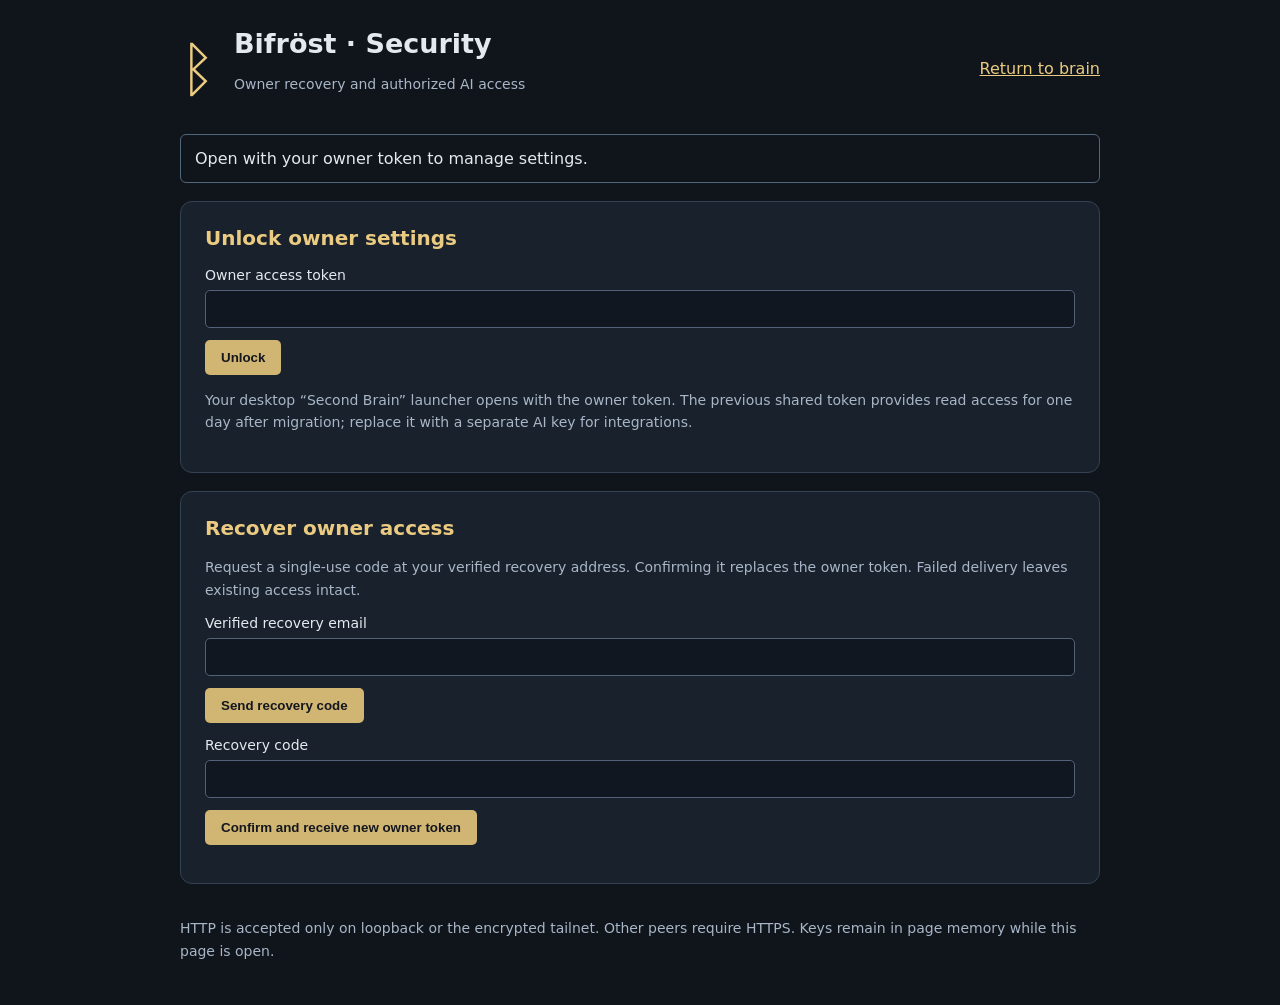
==== static/security.html @ c02018bc "Harden owner recovery and bounded delegated AI access Replace shared administrative access with priv" ====
<!doctype html>
<html lang="en"><head><meta charset="utf-8"><meta name="viewport" content="width=device-width,initial-scale=1">
<meta http-equiv="Content-Security-Policy" content="default-src 'self'; script-src 'self'; style-src 'self'; connect-src 'self'; base-uri 'none'; form-action 'self'">
<title>Bifröst · Security</title><link rel="stylesheet" href="/static/security.css"><script src="/static/security.js" defer></script></head>
<body><main><header><span class="rune">ᛒ</span><div><h1>Bifröst · Security</h1><p>Owner recovery and authorized AI access</p></div><a id="back" href="/">Return to brain</a><button id="lock" hidden>Lock</button></header>
<div id="status" role="status" aria-live="polite">Open with your owner token to manage settings.</div>
<section id="unlock-section"><h2>Unlock owner settings</h2><form id="unlock"><label>Owner access token<input id="owner-token" type="password" autocomplete="off" required></label><button>Unlock</button></form><p>Your desktop “Second Brain” launcher opens with the owner token. The previous shared token provides read access for one day after migration; replace it with a separate AI key for integrations.</p></section>
<div id="owner" hidden>
<section><h2>Recovery email</h2><p id="email-state"></p><form id="email-request"><label>New recovery email<input id="email" type="email" required></label><button>Send verification code</button></form><form id="email-confirm"><label>Code from the new email address<input id="email-code" autocomplete="off" required></label><button>Verify and activate address</button></form><p>The current address stays active until you confirm the new one.</p></section>
<section><h2>Mail delivery</h2><p id="mail-state"></p><form id="mail"><div class="grid"><label>SMTP host<input id="mail-host" placeholder="smtp.gmail.com" required></label><label>Port<input id="mail-port" type="number" min="1" max="65535" value="587" required></label><label>TLS mode<select id="mail-mode"><option value="starttls">STARTTLS</option><option value="ssl">TLS from connection start</option></select></label><label>SMTP username<input id="mail-user" autocomplete="username" required></label><label>From address<input id="mail-sender" type="email" required></label><label>App password<input id="mail-password" type="password" autocomplete="new-password" placeholder="Leave empty to keep saved password"></label></div><button>Save mail settings</button></form><p>For Gmail, use an app password with two-step verification enabled. Enter it here locally. Saved passwords are never returned by the API.</p></section>
<section><h2>Authorized AIs</h2><p>Each AI receives its own expiring, revocable key. Append access can add documents through the bounded queue; it cannot edit or delete existing knowledge or manage this server.</p><form id="new-key"><div class="grid"><label>Name<input id="key-name" maxlength="120" required></label><label>Expires after days<input id="key-days" type="number" value="30" min="1" max="365" required></label><label>Permissions<select id="key-scopes"><option value="read">Read only</option><option value="append">Read and append</option></select></label><label>Requests / minute<input id="key-rpm" type="number" value="120" min="1" max="120" required></label><label>Submissions / minute<input id="key-writes" type="number" value="3" min="1" max="3" required></label><label>Documents / UTC day<input id="key-documents" type="number" value="20" min="1" max="20" required></label><label>Bytes / UTC day<input id="key-bytes" type="number" value="2097152" min="1" max="2097152" required></label></div><button>Create AI key</button></form><label id="issued-label" hidden>Copy this key now; it is shown once<textarea id="issued" rows="3" readonly></textarea></label><div id="keys"></div></section>
</div>
<section><h2>Recover owner access</h2><p>Request a single-use code at your verified recovery address. Confirming it replaces the owner token. Failed delivery leaves existing access intact.</p><form id="recover-request"><label>Verified recovery email<input id="recovery-email" type="email" required></label><button>Send recovery code</button></form><form id="recover-confirm"><label>Recovery code<input id="recovery-code" autocomplete="off" required></label><button>Confirm and receive new owner token</button></form></section>
<footer>HTTP is accepted only on loopback or the encrypted tailnet. Other peers require HTTPS. Keys remain in page memory while this page is open.</footer>
</main></body></html>
---- static/security.css ----
:root{color-scheme:dark;font-family:system-ui,sans-serif;background:#10141b;color:#e4e9ef}*{box-sizing:border-box}body{margin:0}main{max-width:960px;margin:auto;padding:28px 20px}header{display:flex;align-items:center;gap:18px;margin-bottom:25px}header a{margin-left:auto}h1{font-size:27px;margin:0}h2{font-size:20px;color:#eacb81;margin-top:0}p,footer{color:#a8b6c7;font-size:14px;line-height:1.6}a{color:#eacb81}.rune{font-size:60px;color:#eacb81}section{padding:24px;background:#19212c;border:1px solid #354253;border-radius:12px;margin:18px 0}form{margin:14px 0}label{display:block;font-size:14px;margin-bottom:12px}input,select,textarea{display:block;width:100%;margin-top:7px;background:#101720;color:#eef1f5;border:1px solid #536278;border-radius:5px;padding:10px;font:inherit}button{padding:10px 16px;background:#d1b572;color:#14171e;border:0;border-radius:5px;font-weight:600;cursor:pointer}button:disabled{opacity:.5;cursor:wait}.grid{display:grid;grid-template-columns:repeat(auto-fit,minmax(220px,1fr));gap:0 18px}#status{padding:14px;border:1px solid #52667d;border-radius:6px;white-space:pre-wrap}#status.error{color:#ffb1a8;border-color:#ad5c57}.key{display:flex;justify-content:space-between;align-items:center;gap:16px;border-top:1px solid #354253;padding:14px 0}.key span{overflow-wrap:anywhere}footer{padding:15px 0}textarea{font-family:monospace}[hidden]{display:none!important}@media(max-width:540px){header{flex-wrap:wrap}header a{margin-left:0}}
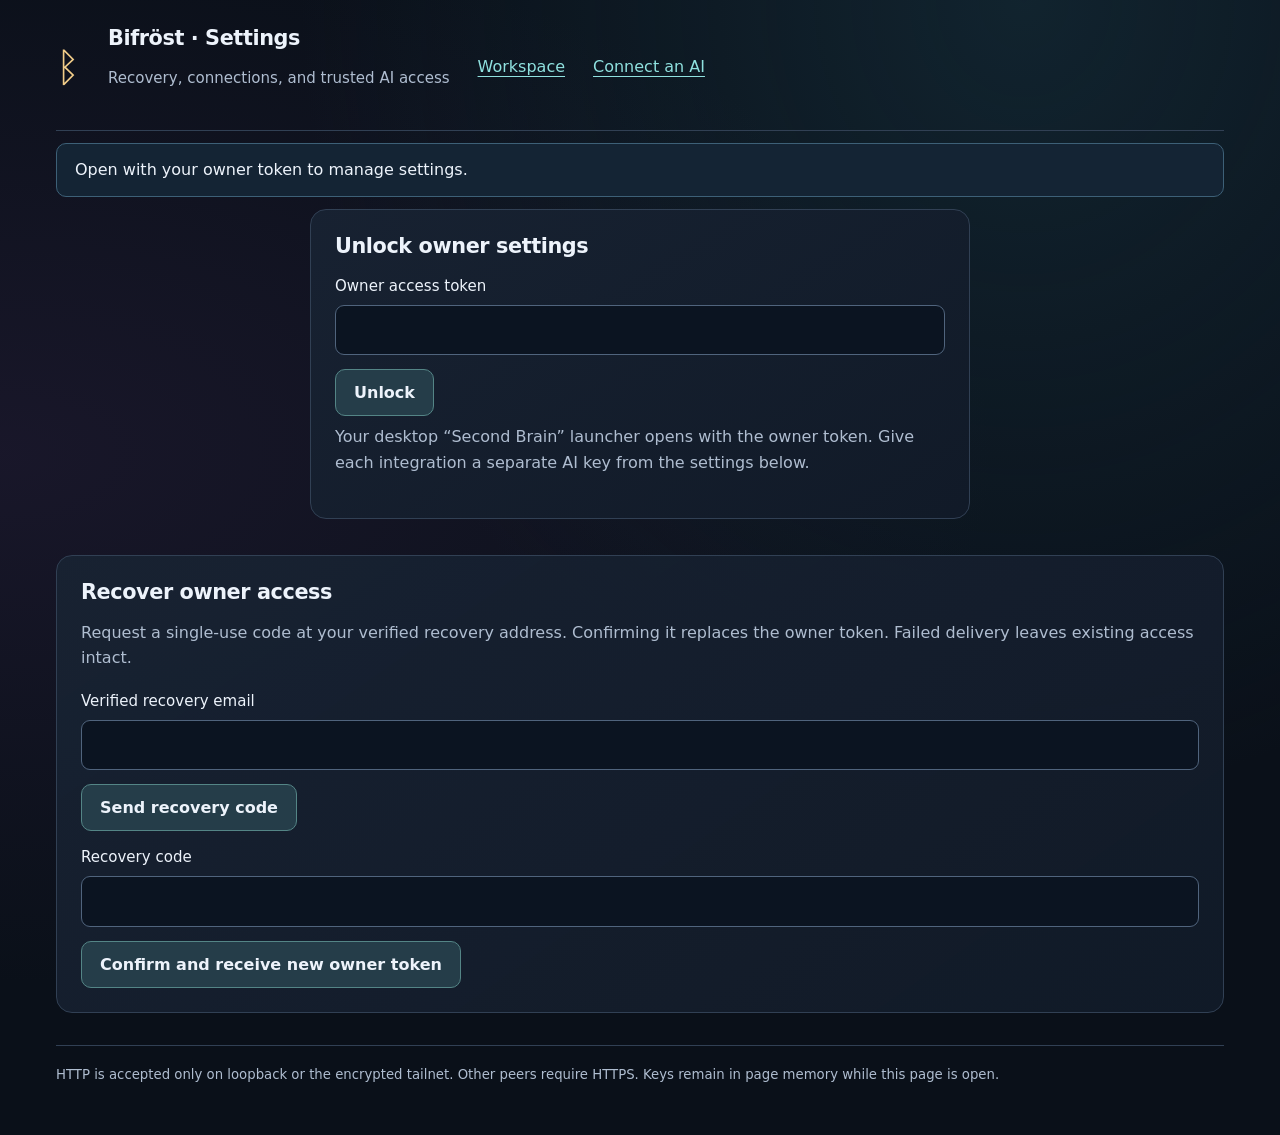
==== commit 32b0e234: "Add friendly workspace and bounded AI connection interfaces Make daily search, reading and imports a" ====
--- a/static/security.html
+++ b/static/security.html
@@ -1,15 +1,20 @@
 <!doctype html>
 <html lang="en"><head><meta charset="utf-8"><meta name="viewport" content="width=device-width,initial-scale=1">
 <meta http-equiv="Content-Security-Policy" content="default-src 'self'; script-src 'self'; style-src 'self'; connect-src 'self'; base-uri 'none'; form-action 'self'">
-<title>Bifröst · Security</title><link rel="stylesheet" href="/static/security.css"><script src="/static/security.js" defer></script></head>
-<body><main><header><span class="rune">ᛒ</span><div><h1>Bifröst · Security</h1><p>Owner recovery and authorized AI access</p></div><a id="back" href="/">Return to brain</a><button id="lock" hidden>Lock</button></header>
-<div id="status" role="status" aria-live="polite">Open with your owner token to manage settings.</div>
-<section id="unlock-section"><h2>Unlock owner settings</h2><form id="unlock"><label>Owner access token<input id="owner-token" type="password" autocomplete="off" required></label><button>Unlock</button></form><p>Your desktop “Second Brain” launcher opens with the owner token. The previous shared token provides read access for one day after migration; replace it with a separate AI key for integrations.</p></section>
+<title>Bifröst · Security</title><link rel="stylesheet" href="/static/workspace.css"><script src="/static/security.js" defer></script></head>
+<body><a class="skip" href="#owner">Skip to owner settings</a><main class="shell"><header class="topbar"><span class="rune">ᛒ</span><div><h2>Bifröst · Settings</h2><p class="subtitle">Recovery, connections, and trusted AI access</p></div><a id="back" href="/">Workspace</a><a id="connections-link" href="/connect">Connect an AI</a><button id="lock" hidden>Lock</button></header>
+<div id="status" class="notice" role="status" aria-live="polite">Open with your owner token to manage settings.</div>
+<section id="unlock-section" class="panel welcome"><h2>Unlock owner settings</h2><form id="unlock"><label>Owner access token<input id="owner-token" type="password" autocomplete="off" required></label><button>Unlock</button></form><p>Your desktop “Second Brain” launcher opens with the owner token. Give each integration a separate AI key from the settings below.</p></section>
 <div id="owner" hidden>
-<section><h2>Recovery email</h2><p id="email-state"></p><form id="email-request"><label>New recovery email<input id="email" type="email" required></label><button>Send verification code</button></form><form id="email-confirm"><label>Code from the new email address<input id="email-code" autocomplete="off" required></label><button>Verify and activate address</button></form><p>The current address stays active until you confirm the new one.</p></section>
-<section><h2>Mail delivery</h2><p id="mail-state"></p><form id="mail"><div class="grid"><label>SMTP host<input id="mail-host" placeholder="smtp.gmail.com" required></label><label>Port<input id="mail-port" type="number" min="1" max="65535" value="587" required></label><label>TLS mode<select id="mail-mode"><option value="starttls">STARTTLS</option><option value="ssl">TLS from connection start</option></select></label><label>SMTP username<input id="mail-user" autocomplete="username" required></label><label>From address<input id="mail-sender" type="email" required></label><label>App password<input id="mail-password" type="password" autocomplete="new-password" placeholder="Leave empty to keep saved password"></label></div><button>Save mail settings</button></form><p>For Gmail, use an app password with two-step verification enabled. Enter it here locally. Saved passwords are never returned by the API.</p></section>
-<section><h2>Authorized AIs</h2><p>Each AI receives its own expiring, revocable key. Append access can add documents through the bounded queue; it cannot edit or delete existing knowledge or manage this server.</p><form id="new-key"><div class="grid"><label>Name<input id="key-name" maxlength="120" required></label><label>Expires after days<input id="key-days" type="number" value="30" min="1" max="365" required></label><label>Permissions<select id="key-scopes"><option value="read">Read only</option><option value="append">Read and append</option></select></label><label>Requests / minute<input id="key-rpm" type="number" value="120" min="1" max="120" required></label><label>Submissions / minute<input id="key-writes" type="number" value="3" min="1" max="3" required></label><label>Documents / UTC day<input id="key-documents" type="number" value="20" min="1" max="20" required></label><label>Bytes / UTC day<input id="key-bytes" type="number" value="2097152" min="1" max="2097152" required></label></div><button>Create AI key</button></form><label id="issued-label" hidden>Copy this key now; it is shown once<textarea id="issued" rows="3" readonly></textarea></label><div id="keys"></div></section>
+<div class="hero"><div><div class="eyebrow">You hold the keys</div><h1>A welcoming brain. Clear boundaries.</h1><p>Keep your recovery path ready, invite trusted assistants, and see what is happening behind the scenes.</p></div></div>
+<nav class="section-nav" aria-label="Settings sections"><a href="#recovery-setup">Recovery</a><a href="#ai-access">AI access</a><a href="#connection-settings">Network address</a><a href="#import-recovery">Imports</a></nav>
+<div id="setup-summary" class="notice"></div>
+<section id="connection-settings" class="panel"><h2>Your portable connection address</h2><p>Set the address you want to give to authorized AIs. Use an encrypted tailnet address or HTTPS for another machine.</p><form id="connection-profile"><div class="grid"><label>Brain name<input id="connection-name" maxlength="80" required></label><label>Advertised base URL<input id="connection-url" type="url" placeholder="http://100.x.y.z:8731 or https://brain.example.org"></label></div><button type="submit">Save connection details</button></form><p class="subtitle">This updates discovery and AI instructions. It does not change your listener, Host allowlist, DNS or TLS. Leave the address empty to use the address of the current request.</p></section>
+<section id="recovery-setup" class="panel"><div class="eyebrow">A path back home</div><h2>Recovery email</h2><p id="email-state"></p><form id="email-request"><label>New recovery email<input id="email" type="email" required></label><button>Send verification code</button></form><form id="email-confirm"><label>Code from the new email address<input id="email-code" autocomplete="off" required></label><button>Verify and activate address</button></form><p>The current address stays active until you confirm the new one.</p></section>
+<section class="panel"><h2>Mail delivery</h2><p id="mail-state"></p><details id="mail-details"><summary>Configure secure mail delivery</summary><form id="mail"><div class="grid"><label>SMTP host<input id="mail-host" placeholder="smtp.gmail.com" required></label><label>Port<input id="mail-port" type="number" min="1" max="65535" value="587" required></label><label>TLS mode<select id="mail-mode"><option value="starttls">STARTTLS</option><option value="ssl">TLS from connection start</option></select></label><label>SMTP username<input id="mail-user" autocomplete="username" required></label><label>From address<input id="mail-sender" type="email" required></label><label>App password<input id="mail-password" type="password" autocomplete="new-password" placeholder="Leave empty to keep saved password"></label></div><button>Save mail settings</button></form><p>For Gmail, use an app password with two-step verification enabled. Enter it here locally. Saved passwords are never returned by the API.</p></details></section>
+<section id="ai-access" class="panel"><div class="eyebrow">Invite a trusted assistant</div><h2>Authorized AIs</h2><p>Each AI receives its own expiring, revocable key. Append access can add documents through the bounded queue; it cannot edit or delete existing knowledge or manage this server.</p><form id="new-key"><div class="grid"><label>Name<input id="key-name" maxlength="120" required></label><label>Expires after days<input id="key-days" type="number" value="30" min="1" max="365" required></label><label>Permissions<select id="key-scopes"><option value="read">Read only</option><option value="append">Read and append</option></select></label></div><details><summary>Advanced quotas · bounded by this server’s limits</summary><div class="grid"><label>Request units / minute<input id="key-rpm" type="number" value="120" min="1" max="120" required></label><label>Submissions / minute<input id="key-writes" type="number" value="3" min="1" max="3" required></label><label>Documents / UTC day<input id="key-documents" type="number" value="20" min="1" max="20" required></label><label>Bytes / UTC day<input id="key-bytes" type="number" value="2097152" min="1" max="2097152" required></label></div></details><p class="subtitle">Start with read only. Read + append permits new documents through the queue, with no editing or deletion. Each semantic search consumes 10 request units by default.</p><button type="submit" class="primary">Create AI key</button></form><label id="issued-label" hidden>Copy this key now; it is shown once<textarea id="issued" rows="3" readonly></textarea></label><button id="copy-issued" type="button" hidden>Copy newly issued key</button><p class="subtitle">Copy a new key once and store it in the assistant’s secret settings. <a href="/AI_CONNECT.md">Give it the AI guide</a> and share credentials separately.</p><div id="keys"></div></section>
+<section id="import-recovery" class="panel"><h2>Ingestion recovery</h2><p>Inspect worker progress and retained failures. After fixing a failed job's cause, retry its original payload with bounded owner authority. Revoked or expired clients stay blocked.</p><button id="refresh-jobs" type="button">Refresh ingestion status</button><p id="ingest-health"></p><div id="ingest-jobs"></div></section>
 </div>
-<section><h2>Recover owner access</h2><p>Request a single-use code at your verified recovery address. Confirming it replaces the owner token. Failed delivery leaves existing access intact.</p><form id="recover-request"><label>Verified recovery email<input id="recovery-email" type="email" required></label><button>Send recovery code</button></form><form id="recover-confirm"><label>Recovery code<input id="recovery-code" autocomplete="off" required></label><button>Confirm and receive new owner token</button></form></section>
+<section class="panel"><h2>Recover owner access</h2><p>Request a single-use code at your verified recovery address. Confirming it replaces the owner token. Failed delivery leaves existing access intact.</p><form id="recover-request"><label>Verified recovery email<input id="recovery-email" type="email" required></label><button>Send recovery code</button></form><form id="recover-confirm"><label>Recovery code<input id="recovery-code" autocomplete="off" required></label><button>Confirm and receive new owner token</button></form></section>
 <footer>HTTP is accepted only on loopback or the encrypted tailnet. Other peers require HTTPS. Keys remain in page memory while this page is open.</footer>
 </main></body></html>
--- a/static/workspace.css
+++ b/static/workspace.css
@@ -0,0 +1 @@
+:root{color-scheme:dark;--bg:#0a1019;--panel:#141e2c;--line:#314054;--muted:#afbdd0;--text:#edf3fb;--gold:#f2cd89;--cyan:#8fe1df;font:16px/1.6 system-ui,-apple-system,sans-serif;background:var(--bg);color:var(--text)}*{box-sizing:border-box}body{margin:0;background:radial-gradient(ellipse at 80% 0%,#17344188,transparent 50%),radial-gradient(ellipse at 0% 40%,#36244b55,transparent 55%);min-height:100vh}a{color:var(--cyan);text-underline-offset:4px}button,input,select,textarea{font:inherit}button,.button{cursor:pointer;border:1px solid #548586;border-radius:10px;padding:10px 18px;background:#253d49;color:var(--text);font-weight:650;text-decoration:none;display:inline-block}button.primary,.button.primary{background:var(--gold);border-color:var(--gold);color:#17202a}button:disabled{opacity:.55;cursor:wait}button:hover:not(:disabled),.button:hover{filter:brightness(1.15)}:focus-visible{outline:3px solid var(--cyan);outline-offset:4px}input,textarea,select{width:100%;background:#0b1421;border:1px solid #50647d;border-radius:9px;padding:12px 14px;color:var(--text);margin-top:7px}textarea{resize:vertical}label{display:block;margin:14px 0;color:var(--text);font-size:.94rem}small,.muted,p{color:var(--muted)}h1,h2,h3{line-height:1.25;font-weight:650;letter-spacing:-.02em}h1{font-size:clamp(2rem,4vw,3.2rem);margin:10px 0 18px}h2{font-size:1.3rem;margin:0 0 14px}h3{font-size:1.07rem;margin:0 0 6px}p{margin:8px 0 18px}.shell{max-width:1240px;margin:auto;padding:26px 36px 50px}.topbar{display:flex;align-items:center;gap:28px;flex-wrap:wrap;padding-bottom:22px;border-bottom:1px solid var(--line)}.brand{display:flex;align-items:center;gap:12px;color:var(--text);text-decoration:none}.brand b{font-size:1.4rem}.rune{color:var(--gold);font-size:2.5rem;line-height:1}.topbar nav{display:flex;gap:6px;flex-wrap:wrap;margin-left:auto}.topbar nav a{padding:8px 12px;text-decoration:none;color:var(--muted);border-radius:8px}.topbar nav a[aria-current=page]{color:var(--gold);background:#f2cd8910}.eyebrow{letter-spacing:.17em;font-size:.74rem;color:var(--gold);font-weight:750;text-transform:uppercase}.hero{padding:38px 0 24px;display:flex;justify-content:space-between;align-items:center;gap:36px}.hero p{max-width:670px}.hero-art{flex-shrink:0;width:138px;height:138px;border:1px solid #50707a;border-radius:50%;display:grid;place-items:center;background:radial-gradient(circle,#25495455,transparent);box-shadow:0 0 50px #86ddda10}.hero-art span{font-size:80px;color:var(--cyan);text-shadow:0 0 25px #8fe1df44}.row{display:flex;align-items:center;gap:12px;flex-wrap:wrap}.row input{flex:1;min-width:160px;margin:0}.cards{display:grid;grid-template-columns:repeat(3,1fr);gap:18px;margin-bottom:24px}.card,.panel{background:linear-gradient(145deg,#182333e8,#111a28f5);border:1px solid var(--line);border-radius:16px;padding:24px}.card strong{font-size:1.9rem;display:block;line-height:1.4;color:var(--text)}.card .label{font-size:.84rem;color:var(--muted)}.dashboard{display:grid;grid-template-columns:minmax(0,1.55fr) minmax(0,1fr);gap:24px}.stack{display:grid;gap:24px;align-content:start}.notice{border:1px solid #3d6077;background:#142434;border-radius:10px;padding:13px 18px;margin-bottom:22px;white-space:pre-wrap;overflow-wrap:anywhere}.error{border-color:#b9666e!important;color:#ffbec6!important}.tabs{display:flex;gap:10px;margin:16px 0}.tabs button[aria-selected=true]{color:var(--gold);border-color:var(--gold)}.result{padding:18px 0;border-bottom:1px solid var(--line)}.result:last-child{border:0}.result p{font-size:.92rem;margin:7px 0 12px;white-space:pre-wrap;overflow-wrap:anywhere}.source{font-size:.78rem;color:var(--cyan);overflow-wrap:anywhere}.result button{padding:6px 13px;font-size:.85rem}.empty{padding:26px 0;color:var(--muted);font-size:.92rem}.job{border-top:1px solid var(--line);padding:14px 0}.job-head{display:flex;justify-content:space-between;align-items:center;gap:8px}.badge{font-size:.74rem;border-radius:20px;padding:3px 9px;border:1px solid #4e646c;color:var(--cyan)}.badge.failed{color:#ffbec6;border-color:#a95864}.badge.ok{color:#b6e6b1}progress{width:100%;height:7px;accent-color:var(--cyan)}.job small{display:block;overflow-wrap:anywhere}.section-head{display:flex;align-items:start;justify-content:space-between;gap:15px}.section-head button{padding:6px 10px;font-size:.82rem}details{border-top:1px solid var(--line);padding:14px 0}summary{cursor:pointer;color:var(--gold)}pre{background:#0b1421;border:1px solid var(--line);border-radius:10px;padding:18px;white-space:pre-wrap;overflow-wrap:anywhere;font:13px/1.7 ui-monospace,monospace}code{font-family:ui-monospace,monospace;font-size:.9em}.steps{padding-left:25px}.steps li{padding:7px 0}.section-nav{display:flex;flex-wrap:wrap;gap:16px;padding:12px 0 24px}footer{margin-top:32px;padding-top:18px;border-top:1px solid var(--line);font-size:.83rem;color:var(--muted)}.key{display:flex;gap:16px;justify-content:space-between;align-items:center;border-top:1px solid var(--line);padding:14px 0}.key span{overflow-wrap:anywhere}.grid{display:grid;grid-template-columns:repeat(2,minmax(0,1fr));gap:0 18px}.full{grid-column:1/-1}[hidden]{display:none!important}.skip{position:absolute;left:10px;top:-70px}.skip:focus{top:10px;background:var(--panel);padding:12px;z-index:100}.sr-only{position:absolute;width:1px;height:1px;overflow:hidden;clip-path:inset(50%)}dialog{width:min(750px,95vw);max-height:85vh;border:1px solid var(--line);border-radius:16px;background:var(--panel);color:var(--text);padding:28px}dialog::backdrop{background:#000b}dialog p{white-space:pre-wrap;overflow-wrap:anywhere}dialog .close{float:right}.connection-grid{display:grid;grid-template-columns:1.2fr 1fr;gap:24px}.copy-row{display:flex;gap:10px;align-items:end}.copy-row label{flex:1;min-width:0}.copy-row button{margin-bottom:14px}.subtitle{font-size:.94rem}.welcome{max-width:660px;margin:10px auto 36px}.welcome ol{color:var(--muted)}.search-mode{color:var(--gold);font-size:.8rem}.article-link{display:inline-block;margin-top:12px}#issued{font-family:ui-monospace,monospace}#status{margin:12px 0}#owner>section{margin:22px 0}section:target{outline:1px solid var(--cyan);outline-offset:4px}@media(max-width:850px){.shell{padding:20px}.dashboard,.connection-grid{grid-template-columns:1fr}.hero-art{width:100px;height:100px}.hero-art span{font-size:60px}.topbar{gap:16px}.topbar nav{margin-left:0}.cards{gap:10px}.card{padding:16px}.hero{gap:15px}}@media(max-width:500px){.shell{padding:16px}.hero-art{display:none}.cards{grid-template-columns:1fr}.card{display:flex;justify-content:space-between;align-items:center;gap:12px}.card strong{font-size:1.5rem}.panel{padding:19px}.grid{grid-template-columns:1fr}.row button{width:100%}.hero{padding-top:28px}.key{flex-direction:column;align-items:start}.copy-row{flex-wrap:wrap}.copy-row label{flex-basis:100%}.topbar nav a{font-size:.89rem;padding:7px 9px}}@media(prefers-reduced-motion:reduce){*{scroll-behavior:auto!important}}
